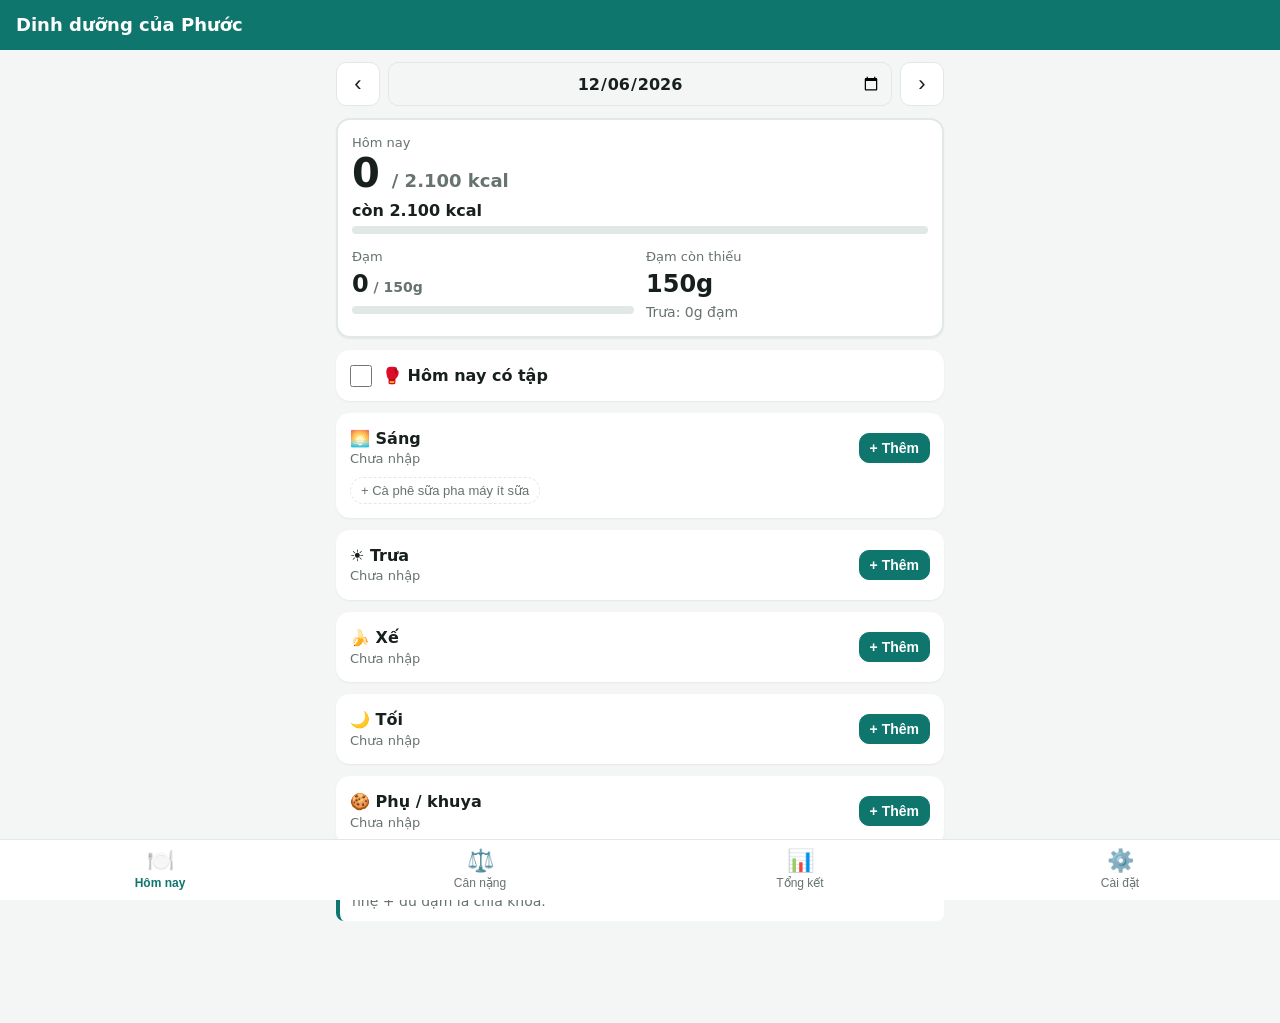
==== dinh-duong/index.html @ e8f90744 "Thêm app theo dõi dinh dưỡng & cân nặng (dinh-duong/) Web app tĩnh, mobile-first, lưu localStorage: " ====
<!doctype html>
<html lang="vi">
<head>
  <meta charset="utf-8">
  <meta name="viewport" content="width=device-width, initial-scale=1, viewport-fit=cover">
  <meta name="theme-color" content="#0f766e">
  <meta name="apple-mobile-web-app-capable" content="yes">
  <title>Dinh dưỡng của Phước</title>
  <link rel="stylesheet" href="style.css">
</head>
<body>
  <header class="topbar">
    <h1 id="appTitle">Dinh dưỡng</h1>
  </header>

  <main>
    <!-- ===== HÔM NAY ===== -->
    <section id="tab-today" class="tab active">
      <div class="datenav">
        <button class="icon-btn" data-day-shift="-1" aria-label="Ngày trước">‹</button>
        <input type="date" id="dayPicker">
        <button class="icon-btn" data-day-shift="1" aria-label="Ngày sau">›</button>
      </div>

      <div id="daySummary" class="card summary"></div>

      <label class="train-toggle card">
        <input type="checkbox" id="trainedToggle">
        <span>🥊 Hôm nay có tập</span>
      </label>

      <div id="dayAlerts"></div>

      <div id="mealList"></div>

      <p class="principle">Calo quyết định cân nặng, macro quyết định cân đó là mỡ hay cơ. Giữ thâm hụt nhẹ + đủ đạm là chìa khoá.</p>
    </section>

    <!-- ===== CÂN NẶNG ===== -->
    <section id="tab-weight" class="tab">
      <div id="weightStats" class="card"></div>

      <form id="weightForm" class="card form">
        <h2>Nhập cân</h2>
        <div class="grid2">
          <label>Ngày<input type="date" id="wDate" required></label>
          <label>Cân nặng (kg)<input type="number" id="wKg" step="0.1" inputmode="decimal" required></label>
          <label>% mỡ (tuỳ chọn)<input type="number" id="wBf" step="0.1" inputmode="decimal"></label>
          <label>Vòng eo cm (tuỳ chọn)<input type="number" id="wWaist" step="0.5" inputmode="decimal"></label>
        </div>
        <button class="btn primary" type="submit">Lưu</button>
      </form>

      <div class="card">
        <h2>Xu hướng</h2>
        <div id="weightChart" class="chart"></div>
        <div class="legend"><span class="dot dot-raw"></span>Cân từng ngày <span class="dot dot-avg"></span>Trung bình 7 ngày</div>
      </div>

      <p class="note">⚖️ Cân cùng điều kiện mỗi sáng, cùng 1 cân. Nước/muối/bệnh/stress làm cân nhích tạm, <b>không phải mỡ</b>. Nhìn trung bình 7 ngày.</p>

      <div class="card">
        <h2>Lịch sử</h2>
        <div id="weightList"></div>
      </div>
    </section>

    <!-- ===== TỔNG KẾT TUẦN ===== -->
    <section id="tab-week" class="tab">
      <div class="datenav">
        <button class="icon-btn" data-week-shift="-1" aria-label="Tuần trước">‹</button>
        <div id="weekLabel" class="week-label"></div>
        <button class="icon-btn" data-week-shift="1" aria-label="Tuần sau">›</button>
      </div>
      <div id="weekReport"></div>
      <p class="principle">Giảm mỡ tính bằng <b>trung bình cả tuần</b>, không phải từng ngày. Một bữa ăn nhiều không phá kế hoạch.</p>
    </section>

    <!-- ===== CÀI ĐẶT ===== -->
    <section id="tab-settings" class="tab">
      <form id="settingsForm" class="card form">
        <h2>Hồ sơ & mục tiêu</h2>
        <div class="grid2" id="settingsFields"></div>
        <button class="btn primary" type="submit">Lưu cài đặt</button>
      </form>

      <div class="card">
        <h2>Thư viện món</h2>
        <input type="search" id="libSearch" placeholder="Tìm món…">
        <button class="btn" id="libAddBtn" type="button">+ Thêm món vào thư viện</button>
        <div id="libList"></div>
      </div>

      <div class="card">
        <h2>Sao lưu dữ liệu</h2>
        <p class="muted">Dữ liệu lưu trong trình duyệt này. Nên xuất file định kỳ để không mất.</p>
        <div class="row-btns">
          <button class="btn" id="exportBtn" type="button">⬇️ Xuất JSON</button>
          <button class="btn" id="exportCsvBtn" type="button">⬇️ Xuất CSV</button>
          <label class="btn">⬆️ Nhập JSON<input type="file" id="importFile" accept="application/json,.json" hidden></label>
        </div>
        <button class="btn danger" id="resetBtn" type="button">Xoá toàn bộ dữ liệu</button>
      </div>
    </section>
  </main>

  <nav class="tabbar">
    <button data-tab="today" class="active"><span>🍽️</span>Hôm nay</button>
    <button data-tab="weight"><span>⚖️</span>Cân nặng</button>
    <button data-tab="week"><span>📊</span>Tổng kết</button>
    <button data-tab="settings"><span>⚙️</span>Cài đặt</button>
  </nav>

  <!-- Hộp thoại thêm món vào bữa -->
  <dialog id="addDialog">
    <form method="dialog" class="dlg">
      <div class="dlg-head">
        <h2 id="addTitle">Thêm món</h2>
        <button type="button" class="icon-btn" data-close aria-label="Đóng">✕</button>
      </div>
      <input type="search" id="foodSearch" placeholder="Gõ tên món… (vd: xúc xích, phở)" autocomplete="off">
      <div id="foodSuggest" class="suggest"></div>

      <div id="pickedBox" class="picked" hidden>
        <div id="pickedName" class="picked-name"></div>
        <div class="qty">
          <button type="button" class="icon-btn" id="qtyMinus">−</button>
          <input type="number" id="qtyInput" step="0.5" min="0.5" value="1" inputmode="decimal">
          <button type="button" class="icon-btn" id="qtyPlus">+</button>
          <span class="muted">phần</span>
        </div>
        <div id="pickedTotal" class="picked-total"></div>
        <button type="button" class="btn primary" id="confirmAdd">Thêm vào bữa</button>
      </div>

      <details id="newFoodBox">
        <summary>➕ Món mới chưa có trong thư viện</summary>
        <div class="grid2">
          <label class="span2">Tên món<input type="text" id="nfName"></label>
          <label>Calo (kcal)<input type="number" id="nfKcal" inputmode="numeric"></label>
          <label>Đạm (g)<input type="number" id="nfProtein" step="0.5" inputmode="decimal"></label>
        </div>
        <button type="button" class="btn primary" id="nfAdd">Lưu vào thư viện & thêm</button>
      </details>
    </form>
  </dialog>

  <!-- Hộp thoại sửa món thư viện -->
  <dialog id="libDialog">
    <form method="dialog" class="dlg" id="libForm">
      <div class="dlg-head">
        <h2 id="libDlgTitle">Sửa món</h2>
        <button type="button" class="icon-btn" data-close aria-label="Đóng">✕</button>
      </div>
      <div class="grid2">
        <label class="span2">Tên món<input type="text" id="lfName" required></label>
        <label>Calo (kcal)<input type="number" id="lfKcal" required inputmode="numeric"></label>
        <label>Đạm (g)<input type="number" id="lfProtein" step="0.5" required inputmode="decimal"></label>
        <label class="span2">Nhóm<select id="lfCat"></select></label>
      </div>
      <button class="btn primary" value="save">Lưu</button>
    </form>
  </dialog>

  <div id="toast" class="toast"></div>

  <script src="data.js"></script>
  <script src="app.js"></script>
</body>
</html>
---- dinh-duong/style.css ----
:root {
  --bg: #f4f6f5;
  --card: #ffffff;
  --text: #17201d;
  --muted: #66736f;
  --line: #e2e8e5;
  --brand: #0f766e;
  --brand-soft: #ccfbf1;
  --ok: #16a34a;
  --ok-soft: #dcfce7;
  --light: #4ade80;
  --light-soft: #f0fdf4;
  --warn: #b45309;
  --warn-soft: #fef3c7;
  --bad: #b91c1c;
  --bad-soft: #fee2e2;
  --radius: 14px;
}
@media (prefers-color-scheme: dark) {
  :root {
    --bg: #0f1413; --card: #18201e; --text: #e8eeec; --muted: #94a3a0; --line: #2a3532;
    --brand: #2dd4bf; --brand-soft: #134e4a;
    --ok: #4ade80; --ok-soft: #14532d; --light: #86efac; --light-soft: #1a2e22;
    --warn: #fbbf24; --warn-soft: #422006; --bad: #f87171; --bad-soft: #450a0a;
  }
}
* { box-sizing: border-box; }
html, body { margin: 0; }
body {
  font-family: system-ui, -apple-system, "Segoe UI", Roboto, sans-serif;
  background: var(--bg); color: var(--text);
  font-size: 16px; line-height: 1.45;
  padding-bottom: calc(76px + env(safe-area-inset-bottom));
}
.topbar { position: sticky; top: 0; z-index: 5; background: var(--brand); color: #fff; padding: 12px 16px; }
.topbar h1 { margin: 0; font-size: 18px; }
@media (prefers-color-scheme: dark) { .topbar { color: #0f1413; } }
main { max-width: 640px; margin: 0 auto; padding: 12px 16px; }
h2 { font-size: 17px; margin: 0 0 10px; }
.tab { display: none; }
.tab.active { display: block; }
.card { background: var(--card); border-radius: var(--radius); padding: 14px; margin-bottom: 12px; box-shadow: 0 1px 2px rgba(0,0,0,.06); }
.muted { color: var(--muted); font-size: 14px; }
.principle, .note { font-size: 14px; color: var(--muted); background: var(--card); border-left: 4px solid var(--brand); padding: 10px 12px; border-radius: 8px; }

/* nav */
.tabbar {
  position: fixed; bottom: 0; left: 0; right: 0; z-index: 10;
  display: grid; grid-template-columns: repeat(4, 1fr);
  background: var(--card); border-top: 1px solid var(--line);
  padding-bottom: env(safe-area-inset-bottom);
}
.tabbar button { background: none; border: 0; padding: 8px 0 10px; font-size: 12px; color: var(--muted); display: flex; flex-direction: column; align-items: center; gap: 2px; cursor: pointer; }
.tabbar button span { font-size: 22px; }
.tabbar button.active { color: var(--brand); font-weight: 600; }

/* buttons & inputs */
.btn { display: inline-flex; align-items: center; justify-content: center; gap: 6px; border: 1px solid var(--line); background: var(--card); color: var(--text); padding: 11px 14px; border-radius: 10px; font-size: 15px; cursor: pointer; width: 100%; margin-top: 8px; }
.btn.primary { background: var(--brand); border-color: var(--brand); color: #fff; font-weight: 600; }
@media (prefers-color-scheme: dark) { .btn.primary { color: #0f1413; } }
.btn.danger { color: var(--bad); border-color: var(--bad); }
.btn.small { width: auto; padding: 6px 10px; font-size: 14px; margin: 0; }
.icon-btn { border: 1px solid var(--line); background: var(--card); color: var(--text); width: 44px; height: 44px; border-radius: 10px; font-size: 22px; cursor: pointer; flex: none; }
input, select { font: inherit; width: 100%; padding: 10px; border: 1px solid var(--line); border-radius: 10px; background: var(--bg); color: var(--text); }
label { display: block; font-size: 13px; color: var(--muted); }
label input, label select { margin-top: 4px; font-size: 16px; color: var(--text); }
.grid2 { display: grid; grid-template-columns: 1fr 1fr; gap: 10px; }
.span2 { grid-column: span 2; }
.row-btns { display: grid; grid-template-columns: 1fr 1fr 1fr; gap: 8px; }
.row-btns .btn { font-size: 13px; padding: 10px 6px; }

/* date nav */
.datenav { display: flex; gap: 8px; align-items: center; margin-bottom: 12px; }
.datenav input { text-align: center; font-weight: 600; height: 44px; }
.week-label { flex: 1; text-align: center; font-weight: 600; }

/* summary */
.summary { border: 2px solid transparent; }
.summary.st-empty { border-color: var(--line); }
.summary.st-light { background: var(--light-soft); border-color: var(--light); }
.summary.st-ok { background: var(--ok-soft); border-color: var(--ok); }
.summary.st-warn { background: var(--warn-soft); border-color: var(--warn); }
.big { font-size: 40px; font-weight: 800; line-height: 1; letter-spacing: -1px; }
.big small { font-size: 18px; font-weight: 600; color: var(--muted); letter-spacing: 0; }
.sum-sub { margin-top: 6px; font-weight: 600; }
.sum-row { display: grid; grid-template-columns: 1fr 1fr; gap: 12px; margin-top: 14px; }
.metric-label { font-size: 13px; color: var(--muted); }
.metric-val { font-size: 24px; font-weight: 700; }
.bar { height: 8px; background: var(--line); border-radius: 99px; overflow: hidden; margin-top: 4px; }
.bar > i { display: block; height: 100%; background: var(--brand); border-radius: 99px; }
.bar.protein > i { background: #7c3aed; }

.train-toggle { display: flex; align-items: center; gap: 10px; font-weight: 600; color: var(--text); font-size: 16px; cursor: pointer; }
.train-toggle input { width: 22px; height: 22px; margin: 0; }

.alert { padding: 10px 12px; border-radius: 10px; margin-bottom: 10px; font-size: 14px; }
.alert.warn { background: var(--warn-soft); color: var(--warn); }
.alert.bad { background: var(--bad-soft); color: var(--bad); }
.alert.info { background: var(--brand-soft); color: var(--text); }

/* meals */
.meal-head { display: flex; justify-content: space-between; align-items: center; gap: 8px; }
.meal-head h3 { margin: 0; font-size: 16px; }
.meal-totals { font-size: 13px; color: var(--muted); }
.item { display: flex; align-items: center; gap: 8px; padding: 8px 0; border-top: 1px solid var(--line); }
.item:first-of-type { border-top: 0; }
.item-main { flex: 1; min-width: 0; }
.item-name { font-size: 15px; overflow-wrap: anywhere; }
.item-meta { font-size: 13px; color: var(--muted); }
.item .x { border: 0; background: none; color: var(--muted); font-size: 18px; width: 36px; height: 36px; cursor: pointer; }
.quick { display: flex; gap: 6px; flex-wrap: wrap; margin-top: 8px; }
.chip { border: 1px dashed var(--line); background: none; color: var(--muted); border-radius: 99px; padding: 5px 10px; font-size: 13px; cursor: pointer; }

/* dialog */
dialog { border: 0; border-radius: 16px; padding: 0; width: min(560px, calc(100vw - 24px)); max-height: calc(100dvh - 40px); background: var(--card); color: var(--text); }
dialog::backdrop { background: rgba(0,0,0,.45); }
.dlg { padding: 14px; display: flex; flex-direction: column; gap: 10px; }
.dlg-head { display: flex; justify-content: space-between; align-items: center; }
.dlg-head h2 { margin: 0; }
.suggest { max-height: 40dvh; overflow: auto; border: 1px solid var(--line); border-radius: 10px; }
.suggest:empty { display: none; }
.sg { display: flex; justify-content: space-between; gap: 8px; width: 100%; text-align: left; background: none; border: 0; border-top: 1px solid var(--line); padding: 10px; font: inherit; color: var(--text); cursor: pointer; }
.sg:first-child { border-top: 0; }
.sg:hover, .sg:focus { background: var(--brand-soft); }
.sg .meta { color: var(--muted); font-size: 13px; white-space: nowrap; }
.sg-group { font-size: 12px; font-weight: 700; color: var(--muted); padding: 6px 10px; background: var(--bg); text-transform: uppercase; }
.picked { background: var(--brand-soft); border-radius: 12px; padding: 12px; }
.picked-name { font-weight: 700; margin-bottom: 8px; }
.qty { display: flex; gap: 8px; align-items: center; }
.qty input { width: 90px; text-align: center; font-size: 20px; font-weight: 700; }
.picked-total { margin-top: 8px; font-weight: 600; }
details summary { cursor: pointer; color: var(--brand); font-weight: 600; padding: 6px 0; }
details .grid2 { margin-top: 8px; }

/* weight */
.stat-grid { display: grid; grid-template-columns: 1fr 1fr; gap: 12px; }
.chart svg { width: 100%; height: auto; display: block; }
.legend { font-size: 13px; color: var(--muted); display: flex; align-items: center; gap: 6px; flex-wrap: wrap; margin-top: 6px; }
.dot { display: inline-block; width: 10px; height: 10px; border-radius: 50%; margin-left: 6px; }
.dot-raw { background: #94a3b8; }
.dot-avg { background: var(--brand); }
.wrow { display: flex; justify-content: space-between; align-items: center; padding: 8px 0; border-top: 1px solid var(--line); gap: 8px; }
.wrow:first-child { border-top: 0; }

/* week */
.kpis { display: grid; grid-template-columns: 1fr 1fr; gap: 10px; }
.kpi { background: var(--card); border-radius: 12px; padding: 12px; box-shadow: 0 1px 2px rgba(0,0,0,.06); }
.kpi .v { font-size: 24px; font-weight: 800; }
.kpi .l { font-size: 13px; color: var(--muted); }
.verdict { font-size: 16px; line-height: 1.55; }
.verdict p { margin: 0 0 8px; }
.daytable { width: 100%; border-collapse: collapse; font-size: 14px; }
.daytable th, .daytable td { padding: 6px 4px; text-align: right; border-top: 1px solid var(--line); }
.daytable th:first-child, .daytable td:first-child { text-align: left; }
.good { color: var(--ok); font-weight: 600; }
.badc { color: var(--bad); font-weight: 600; }

/* library */
#libSearch { margin-bottom: 4px; }
.lib-row { display: flex; align-items: center; gap: 6px; padding: 8px 0; border-top: 1px solid var(--line); }
.lib-row .item-main { flex: 1; }
.lib-group { font-size: 12px; font-weight: 700; color: var(--muted); margin-top: 12px; text-transform: uppercase; }

.toast { position: fixed; left: 50%; bottom: calc(90px + env(safe-area-inset-bottom)); transform: translateX(-50%); background: #111; color: #fff; padding: 10px 16px; border-radius: 99px; font-size: 14px; opacity: 0; pointer-events: none; transition: opacity .2s; z-index: 50; max-width: calc(100vw - 32px); }
.toast.show { opacity: .92; }
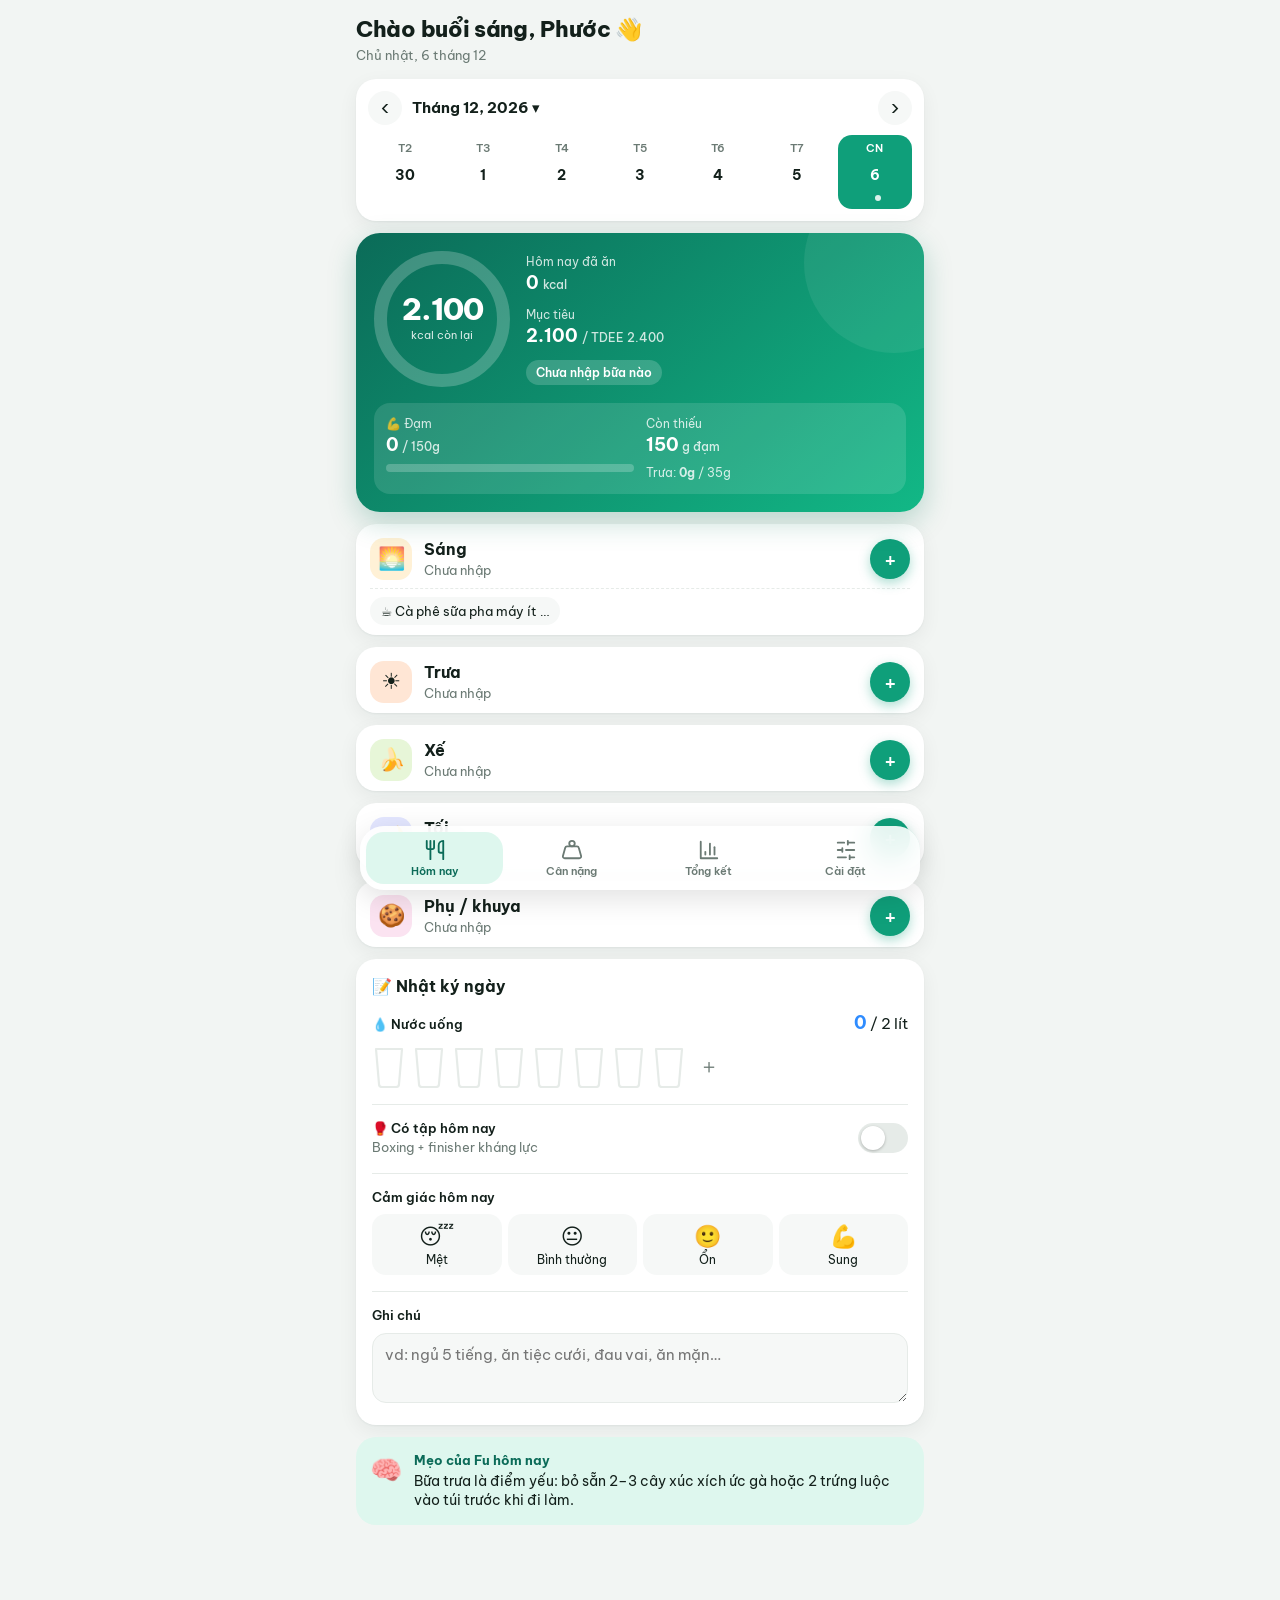
==== commit f32c3bdf: "Làm mới giao diện app dinh dưỡng, thêm icon món và nhật ký ngày - Giao diện kiểu app dinh dưỡng hiện" ====
--- a/dinh-duong/index.html
+++ b/dinh-duong/index.html
@@ -5,128 +5,163 @@
   <meta name="viewport" content="width=device-width, initial-scale=1, viewport-fit=cover">
   <meta name="theme-color" content="#0f766e">
   <meta name="apple-mobile-web-app-capable" content="yes">
+  <meta name="mobile-web-app-capable" content="yes">
+  <meta name="apple-mobile-web-app-status-bar-style" content="black-translucent">
+  <meta name="apple-mobile-web-app-title" content="Dinh dưỡng">
   <title>Dinh dưỡng của Phước</title>
-  <link rel="stylesheet" href="style.css">
+  <link rel="manifest" href="manifest.json">
+  <link rel="icon" href="icon.svg" type="image/svg+xml">
+  <link rel="apple-touch-icon" href="icon-180.png">
+  <link rel="preconnect" href="https://fonts.googleapis.com">
+  <link rel="preconnect" href="https://fonts.gstatic.com" crossorigin>
+  <link href="https://fonts.googleapis.com/css2?family=Be+Vietnam+Pro:wght@400;500;600;700;800&display=swap" rel="stylesheet">
+  <link rel="stylesheet" href="style.css?v=2">
 </head>
 <body>
-  <header class="topbar">
-    <h1 id="appTitle">Dinh dưỡng</h1>
+  <header class="appbar">
+    <div>
+      <div class="appbar-hello" id="hello">Chào Phước 👋</div>
+      <div class="appbar-sub" id="helloSub"></div>
+    </div>
+    <div class="streak" id="streak" hidden></div>
   </header>
 
   <main>
     <!-- ===== HÔM NAY ===== -->
     <section id="tab-today" class="tab active">
-      <div class="datenav">
-        <button class="icon-btn" data-day-shift="-1" aria-label="Ngày trước">‹</button>
-        <input type="date" id="dayPicker">
-        <button class="icon-btn" data-day-shift="1" aria-label="Ngày sau">›</button>
-      </div>
-
-      <div id="daySummary" class="card summary"></div>
-
-      <label class="train-toggle card">
-        <input type="checkbox" id="trainedToggle">
-        <span>🥊 Hôm nay có tập</span>
-      </label>
-
+      <div class="card strip-card">
+        <div class="strip-head">
+          <button class="nav-btn" data-week-move="-1" aria-label="Tuần trước">‹</button>
+          <button class="month-label" id="monthLabel" type="button"></button>
+          <button class="pill-btn" id="goToday" type="button">Hôm nay</button>
+          <button class="nav-btn" data-week-move="1" aria-label="Tuần sau">›</button>
+          <input type="date" id="dayPicker" class="visually-hidden" tabindex="-1" aria-hidden="true">
+        </div>
+        <div class="strip" id="weekStrip"></div>
+      </div>
+
+      <div id="hero" class="hero"></div>
       <div id="dayAlerts"></div>
-
+      <div id="proteinHelper"></div>
       <div id="mealList"></div>
-
-      <p class="principle">Calo quyết định cân nặng, macro quyết định cân đó là mỡ hay cơ. Giữ thâm hụt nhẹ + đủ đạm là chìa khoá.</p>
+      <div id="journal"></div>
+      <div id="tipCard"></div>
     </section>
 
     <!-- ===== CÂN NẶNG ===== -->
     <section id="tab-weight" class="tab">
-      <div id="weightStats" class="card"></div>
+      <div id="weightHero" class="hero hero-weight"></div>
 
       <form id="weightForm" class="card form">
-        <h2>Nhập cân</h2>
+        <h2 class="card-title">⚖️ Nhập cân</h2>
         <div class="grid2">
           <label>Ngày<input type="date" id="wDate" required></label>
-          <label>Cân nặng (kg)<input type="number" id="wKg" step="0.1" inputmode="decimal" required></label>
-          <label>% mỡ (tuỳ chọn)<input type="number" id="wBf" step="0.1" inputmode="decimal"></label>
-          <label>Vòng eo cm (tuỳ chọn)<input type="number" id="wWaist" step="0.5" inputmode="decimal"></label>
-        </div>
-        <button class="btn primary" type="submit">Lưu</button>
+          <label>Cân nặng (kg)<input type="number" id="wKg" step="0.1" inputmode="decimal" placeholder="vd 76.2" required></label>
+          <label>% mỡ <span class="opt">tuỳ chọn</span><input type="number" id="wBf" step="0.1" inputmode="decimal"></label>
+          <label>Vòng eo cm <span class="opt">tuỳ chọn</span><input type="number" id="wWaist" step="0.5" inputmode="decimal"></label>
+        </div>
+        <button class="btn primary" type="submit">Lưu cân nặng</button>
       </form>
 
       <div class="card">
-        <h2>Xu hướng</h2>
+        <div class="card-head">
+          <h2 class="card-title">📈 Xu hướng</h2>
+          <div class="seg" id="wRange">
+            <button data-range="30">30N</button><button data-range="90" class="on">90N</button><button data-range="0">Tất cả</button>
+          </div>
+        </div>
         <div id="weightChart" class="chart"></div>
         <div class="legend"><span class="dot dot-raw"></span>Cân từng ngày <span class="dot dot-avg"></span>Trung bình 7 ngày</div>
       </div>
 
-      <p class="note">⚖️ Cân cùng điều kiện mỗi sáng, cùng 1 cân. Nước/muối/bệnh/stress làm cân nhích tạm, <b>không phải mỡ</b>. Nhìn trung bình 7 ngày.</p>
-
-      <div class="card">
-        <h2>Lịch sử</h2>
+      <div class="note-card">⚖️ Cân cùng điều kiện mỗi sáng, cùng 1 cân. Nước/muối/bệnh/stress làm cân nhích tạm, <b>không phải mỡ</b>. Nhìn đường trung bình 7 ngày.</div>
+
+      <div class="card">
+        <h2 class="card-title">🗂️ Lịch sử</h2>
         <div id="weightList"></div>
       </div>
     </section>
 
     <!-- ===== TỔNG KẾT TUẦN ===== -->
     <section id="tab-week" class="tab">
-      <div class="datenav">
-        <button class="icon-btn" data-week-shift="-1" aria-label="Tuần trước">‹</button>
-        <div id="weekLabel" class="week-label"></div>
-        <button class="icon-btn" data-week-shift="1" aria-label="Tuần sau">›</button>
+      <div class="card strip-card">
+        <div class="strip-head">
+          <button class="nav-btn" data-week-shift="-1" aria-label="Tuần trước">‹</button>
+          <div id="weekLabel" class="month-label"></div>
+          <button class="nav-btn" data-week-shift="1" aria-label="Tuần sau">›</button>
+        </div>
       </div>
       <div id="weekReport"></div>
-      <p class="principle">Giảm mỡ tính bằng <b>trung bình cả tuần</b>, không phải từng ngày. Một bữa ăn nhiều không phá kế hoạch.</p>
+      <div class="note-card">Giảm mỡ tính bằng <b>trung bình cả tuần</b>, không phải từng ngày. Một bữa ăn nhiều không phá kế hoạch.</div>
     </section>
 
     <!-- ===== CÀI ĐẶT ===== -->
     <section id="tab-settings" class="tab">
       <form id="settingsForm" class="card form">
-        <h2>Hồ sơ & mục tiêu</h2>
-        <div class="grid2" id="settingsFields"></div>
+        <div id="settingsFields"></div>
         <button class="btn primary" type="submit">Lưu cài đặt</button>
       </form>
 
       <div class="card">
-        <h2>Thư viện món</h2>
-        <input type="search" id="libSearch" placeholder="Tìm món…">
-        <button class="btn" id="libAddBtn" type="button">+ Thêm món vào thư viện</button>
+        <div class="card-head">
+          <h2 class="card-title">📚 Thư viện món</h2>
+          <button class="btn small primary" id="libAddBtn" type="button">+ Món</button>
+        </div>
+        <input type="search" id="libSearch" placeholder="🔍 Tìm món…">
         <div id="libList"></div>
       </div>
 
       <div class="card">
-        <h2>Sao lưu dữ liệu</h2>
+        <h2 class="card-title">💾 Sao lưu dữ liệu</h2>
         <p class="muted">Dữ liệu lưu trong trình duyệt này. Nên xuất file định kỳ để không mất.</p>
         <div class="row-btns">
           <button class="btn" id="exportBtn" type="button">⬇️ Xuất JSON</button>
           <button class="btn" id="exportCsvBtn" type="button">⬇️ Xuất CSV</button>
           <label class="btn">⬆️ Nhập JSON<input type="file" id="importFile" accept="application/json,.json" hidden></label>
         </div>
+        <div id="safetyBox"></div>
         <button class="btn danger" id="resetBtn" type="button">Xoá toàn bộ dữ liệu</button>
       </div>
     </section>
   </main>
 
   <nav class="tabbar">
-    <button data-tab="today" class="active"><span>🍽️</span>Hôm nay</button>
-    <button data-tab="weight"><span>⚖️</span>Cân nặng</button>
-    <button data-tab="week"><span>📊</span>Tổng kết</button>
-    <button data-tab="settings"><span>⚙️</span>Cài đặt</button>
+    <button data-tab="today" class="active">
+      <svg viewBox="0 0 24 24"><path d="M3 2v7c0 1.1.9 2 2 2h4a2 2 0 0 0 2-2V2"/><path d="M7 2v20"/><path d="M21 15V2a5 5 0 0 0-5 5v6c0 1.1.9 2 2 2h3Zm0 0v7"/></svg>
+      Hôm nay
+    </button>
+    <button data-tab="weight">
+      <svg viewBox="0 0 24 24"><circle cx="12" cy="5" r="3"/><path d="M6.5 8a2 2 0 0 0-1.9 1.46L2.1 18.5A2 2 0 0 0 4 21h16a2 2 0 0 0 1.93-2.54L19.4 9.5A2 2 0 0 0 17.48 8Z"/></svg>
+      Cân nặng
+    </button>
+    <button data-tab="week">
+      <svg viewBox="0 0 24 24"><path d="M3 3v18h18"/><path d="M18 17V9"/><path d="M13 17V5"/><path d="M8 17v-3"/></svg>
+      Tổng kết
+    </button>
+    <button data-tab="settings">
+      <svg viewBox="0 0 24 24"><path d="M21 4h-7M10 4H3M21 12h-9M8 12H3M21 20h-5M12 20H3M14 2v4M8 10v4M16 18v4"/></svg>
+      Cài đặt
+    </button>
   </nav>
 
-  <!-- Hộp thoại thêm món vào bữa -->
-  <dialog id="addDialog">
+  <!-- Thêm món vào bữa -->
+  <dialog id="addDialog" class="sheet">
     <form method="dialog" class="dlg">
+      <div class="grabber"></div>
       <div class="dlg-head">
         <h2 id="addTitle">Thêm món</h2>
-        <button type="button" class="icon-btn" data-close aria-label="Đóng">✕</button>
-      </div>
-      <input type="search" id="foodSearch" placeholder="Gõ tên món… (vd: xúc xích, phở)" autocomplete="off">
+        <button type="button" class="close-btn" data-close aria-label="Đóng">✕</button>
+      </div>
+      <input type="search" id="foodSearch" placeholder="🔍 Gõ tên món… (vd: xuc xich, pho)" autocomplete="off">
+      <div class="cat-chips" id="catChips"></div>
       <div id="foodSuggest" class="suggest"></div>
 
       <div id="pickedBox" class="picked" hidden>
-        <div id="pickedName" class="picked-name"></div>
+        <div class="picked-top"><span class="food-ico lg" id="pickedIcon"></span><div id="pickedName" class="picked-name"></div></div>
         <div class="qty">
-          <button type="button" class="icon-btn" id="qtyMinus">−</button>
+          <button type="button" class="step" id="qtyMinus">−</button>
           <input type="number" id="qtyInput" step="0.5" min="0.5" value="1" inputmode="decimal">
-          <button type="button" class="icon-btn" id="qtyPlus">+</button>
+          <button type="button" class="step" id="qtyPlus">+</button>
           <span class="muted">phần</span>
         </div>
         <div id="pickedTotal" class="picked-total"></div>
@@ -145,12 +180,37 @@
     </form>
   </dialog>
 
-  <!-- Hộp thoại sửa món thư viện -->
-  <dialog id="libDialog">
+  <!-- Sửa món đã nhập -->
+  <dialog id="editDialog" class="sheet">
+    <form method="dialog" class="dlg">
+      <div class="grabber"></div>
+      <div class="dlg-head">
+        <h2>Sửa món</h2>
+        <button type="button" class="close-btn" data-close aria-label="Đóng">✕</button>
+      </div>
+      <div class="picked-top"><span class="food-ico lg" id="edIcon"></span><div id="edName" class="picked-name"></div></div>
+      <div class="qty">
+        <button type="button" class="step" id="edMinus">−</button>
+        <input type="number" id="edQty" step="0.5" min="0.5" inputmode="decimal">
+        <button type="button" class="step" id="edPlus">+</button>
+        <span class="muted">phần</span>
+      </div>
+      <div id="edTotal" class="picked-total"></div>
+      <label>Chuyển sang bữa<select id="edMeal"></select></label>
+      <div class="row-2">
+        <button type="button" class="btn danger" id="edDelete">🗑️ Xoá</button>
+        <button type="button" class="btn primary" id="edSave">Lưu</button>
+      </div>
+    </form>
+  </dialog>
+
+  <!-- Sửa món trong thư viện -->
+  <dialog id="libDialog" class="sheet">
     <form method="dialog" class="dlg" id="libForm">
+      <div class="grabber"></div>
       <div class="dlg-head">
         <h2 id="libDlgTitle">Sửa món</h2>
-        <button type="button" class="icon-btn" data-close aria-label="Đóng">✕</button>
+        <button type="button" class="close-btn" data-close aria-label="Đóng">✕</button>
       </div>
       <div class="grid2">
         <label class="span2">Tên món<input type="text" id="lfName" required></label>
@@ -158,13 +218,17 @@
         <label>Đạm (g)<input type="number" id="lfProtein" step="0.5" required inputmode="decimal"></label>
         <label class="span2">Nhóm<select id="lfCat"></select></label>
       </div>
+      <div>
+        <div class="field-label">Icon <span class="opt">để trống = tự chọn theo tên</span></div>
+        <div class="emoji-grid" id="lfEmojiGrid"></div>
+      </div>
       <button class="btn primary" value="save">Lưu</button>
     </form>
   </dialog>
 
   <div id="toast" class="toast"></div>
 
-  <script src="data.js"></script>
-  <script src="app.js"></script>
+  <script src="data.js?v=2"></script>
+  <script src="app.js?v=2"></script>
 </body>
 </html>
--- a/dinh-duong/style.css
+++ b/dinh-duong/style.css
@@ -1,165 +1,308 @@
 :root {
-  --bg: #f4f6f5;
+  --bg: #f2f5f3;
   --card: #ffffff;
-  --text: #17201d;
-  --muted: #66736f;
-  --line: #e2e8e5;
-  --brand: #0f766e;
-  --brand-soft: #ccfbf1;
+  --card-2: #f6f8f7;
+  --text: #13201b;
+  --muted: #6b7a74;
+  --line: #e6ebe8;
+  --brand: #0f9f7a;
+  --brand-deep: #0b6b58;
+  --brand-soft: #def7ee;
+  --protein: #7c5cff;
+  --protein-soft: #eeeaff;
+  --water: #2f8cff;
+  --water-soft: #e3f0ff;
   --ok: #16a34a;
   --ok-soft: #dcfce7;
-  --light: #4ade80;
-  --light-soft: #f0fdf4;
-  --warn: #b45309;
-  --warn-soft: #fef3c7;
-  --bad: #b91c1c;
-  --bad-soft: #fee2e2;
-  --radius: 14px;
+  --warn: #c2710c;
+  --warn-soft: #fff4dc;
+  --bad: #d23c3c;
+  --bad-soft: #ffe5e5;
+  --shadow: 0 1px 2px rgba(16, 40, 30, .05), 0 6px 20px rgba(16, 40, 30, .06);
+  --radius: 20px;
+  --hero-1: #0b6b58;
+  --hero-2: #12b886;
 }
 @media (prefers-color-scheme: dark) {
   :root {
-    --bg: #0f1413; --card: #18201e; --text: #e8eeec; --muted: #94a3a0; --line: #2a3532;
-    --brand: #2dd4bf; --brand-soft: #134e4a;
-    --ok: #4ade80; --ok-soft: #14532d; --light: #86efac; --light-soft: #1a2e22;
-    --warn: #fbbf24; --warn-soft: #422006; --bad: #f87171; --bad-soft: #450a0a;
+    --bg: #0c1210; --card: #151d1a; --card-2: #1b2521; --text: #e9f1ed; --muted: #93a39c; --line: #26322d;
+    --brand: #2fd3a3; --brand-deep: #2fd3a3; --brand-soft: #123a2e;
+    --protein: #a28bff; --protein-soft: #261f47; --water: #5aa8ff; --water-soft: #13283f;
+    --ok: #4ade80; --ok-soft: #12321f; --warn: #f5b94a; --warn-soft: #3a2a0b; --bad: #ff7b7b; --bad-soft: #3d1414;
+    --shadow: 0 1px 2px rgba(0, 0, 0, .3);
+    --hero-1: #0a4d40; --hero-2: #0f8a68;
   }
 }
-* { box-sizing: border-box; }
+
+* { box-sizing: border-box; -webkit-tap-highlight-color: transparent; }
 html, body { margin: 0; }
 body {
-  font-family: system-ui, -apple-system, "Segoe UI", Roboto, sans-serif;
+  font-family: "Be Vietnam Pro", system-ui, -apple-system, "Segoe UI", Roboto, sans-serif;
   background: var(--bg); color: var(--text);
-  font-size: 16px; line-height: 1.45;
-  padding-bottom: calc(76px + env(safe-area-inset-bottom));
-}
-.topbar { position: sticky; top: 0; z-index: 5; background: var(--brand); color: #fff; padding: 12px 16px; }
-.topbar h1 { margin: 0; font-size: 18px; }
-@media (prefers-color-scheme: dark) { .topbar { color: #0f1413; } }
-main { max-width: 640px; margin: 0 auto; padding: 12px 16px; }
-h2 { font-size: 17px; margin: 0 0 10px; }
+  font-size: 15px; line-height: 1.45;
+  padding-bottom: calc(96px + env(safe-area-inset-bottom));
+}
+button { font-family: inherit; }
+main { max-width: 600px; margin: 0 auto; padding: 4px 16px 16px; }
 .tab { display: none; }
-.tab.active { display: block; }
-.card { background: var(--card); border-radius: var(--radius); padding: 14px; margin-bottom: 12px; box-shadow: 0 1px 2px rgba(0,0,0,.06); }
-.muted { color: var(--muted); font-size: 14px; }
-.principle, .note { font-size: 14px; color: var(--muted); background: var(--card); border-left: 4px solid var(--brand); padding: 10px 12px; border-radius: 8px; }
-
-/* nav */
-.tabbar {
-  position: fixed; bottom: 0; left: 0; right: 0; z-index: 10;
-  display: grid; grid-template-columns: repeat(4, 1fr);
-  background: var(--card); border-top: 1px solid var(--line);
-  padding-bottom: env(safe-area-inset-bottom);
-}
-.tabbar button { background: none; border: 0; padding: 8px 0 10px; font-size: 12px; color: var(--muted); display: flex; flex-direction: column; align-items: center; gap: 2px; cursor: pointer; }
-.tabbar button span { font-size: 22px; }
-.tabbar button.active { color: var(--brand); font-weight: 600; }
-
-/* buttons & inputs */
-.btn { display: inline-flex; align-items: center; justify-content: center; gap: 6px; border: 1px solid var(--line); background: var(--card); color: var(--text); padding: 11px 14px; border-radius: 10px; font-size: 15px; cursor: pointer; width: 100%; margin-top: 8px; }
-.btn.primary { background: var(--brand); border-color: var(--brand); color: #fff; font-weight: 600; }
-@media (prefers-color-scheme: dark) { .btn.primary { color: #0f1413; } }
-.btn.danger { color: var(--bad); border-color: var(--bad); }
-.btn.small { width: auto; padding: 6px 10px; font-size: 14px; margin: 0; }
-.icon-btn { border: 1px solid var(--line); background: var(--card); color: var(--text); width: 44px; height: 44px; border-radius: 10px; font-size: 22px; cursor: pointer; flex: none; }
-input, select { font: inherit; width: 100%; padding: 10px; border: 1px solid var(--line); border-radius: 10px; background: var(--bg); color: var(--text); }
-label { display: block; font-size: 13px; color: var(--muted); }
-label input, label select { margin-top: 4px; font-size: 16px; color: var(--text); }
+.tab.active { display: block; animation: fade .25s ease; }
+@keyframes fade { from { opacity: 0; transform: translateY(4px); } to { opacity: 1; transform: none; } }
+.visually-hidden { position: absolute; width: 1px; height: 1px; opacity: 0; pointer-events: none; }
+.muted { color: var(--muted); font-size: 13px; }
+.opt { font-weight: 400; color: var(--muted); font-size: 11px; }
+
+/* ---------- App bar ---------- */
+.appbar {
+  max-width: 600px; margin: 0 auto;
+  display: flex; justify-content: space-between; align-items: center; gap: 12px;
+  padding: calc(14px + env(safe-area-inset-top)) 16px 10px;
+}
+.appbar-hello { font-size: 22px; font-weight: 800; letter-spacing: -.3px; }
+.appbar-sub { color: var(--muted); font-size: 13px; }
+.streak { background: var(--warn-soft); color: var(--warn); font-weight: 700; border-radius: 99px; padding: 6px 12px; font-size: 13px; white-space: nowrap; }
+
+/* ---------- Cards ---------- */
+.card { background: var(--card); border-radius: var(--radius); padding: 16px; margin-bottom: 12px; box-shadow: var(--shadow); }
+.card-title { font-size: 16px; font-weight: 700; margin: 0 0 12px; }
+.card-head { display: flex; justify-content: space-between; align-items: center; gap: 8px; margin-bottom: 10px; }
+.card-head .card-title { margin: 0; }
+.note-card { font-size: 13px; color: var(--muted); background: var(--card-2); border-radius: 14px; padding: 12px 14px; margin-bottom: 12px; border: 1px dashed var(--line); }
+
+/* ---------- Week strip ---------- */
+.strip-card { padding: 12px; }
+.strip-head { display: flex; align-items: center; gap: 6px; margin-bottom: 10px; position: relative; }
+.strip-card .strip-head:last-child { margin-bottom: 0; }
+.month-label { flex: 1; background: none; border: 0; font-weight: 700; font-size: 15px; color: var(--text); text-align: left; padding: 6px 4px; cursor: pointer; }
+div.month-label { text-align: center; cursor: default; }
+.nav-btn { width: 34px; height: 34px; border-radius: 50%; border: 0; background: var(--card-2); color: var(--text); font-size: 20px; line-height: 1; cursor: pointer; flex: none; }
+.pill-btn { border: 0; background: var(--brand-soft); color: var(--brand-deep); font-weight: 600; border-radius: 99px; padding: 7px 12px; font-size: 12px; cursor: pointer; }
+.strip { display: grid; grid-template-columns: repeat(7, 1fr); gap: 4px; }
+.sday { border: 0; background: none; border-radius: 14px; padding: 6px 0 8px; display: flex; flex-direction: column; align-items: center; gap: 4px; cursor: pointer; color: var(--text); }
+.sday .wd { font-size: 11px; color: var(--muted); font-weight: 600; }
+.sday .dn { width: 32px; height: 32px; border-radius: 50%; display: grid; place-items: center; font-weight: 700; font-size: 14px; position: relative; }
+.sday .dot { width: 6px; height: 6px; border-radius: 50%; background: transparent; }
+.sday.today .dn { box-shadow: inset 0 0 0 2px var(--brand); }
+.sday.sel { background: var(--brand); }
+.sday.sel .wd, .sday.sel .dn { color: #fff; }
+.sday.sel .dn { box-shadow: none; }
+.sday.st-light .dot { background: #8be0b8; }
+.sday.st-ok .dot { background: var(--ok); }
+.sday.st-warn .dot { background: #f5a524; }
+.sday.sel .dot { background: rgba(255,255,255,.85); }
+.sday.future { opacity: .45; }
+
+/* ---------- Hero ---------- */
+.hero {
+  background: linear-gradient(140deg, var(--hero-1), var(--hero-2));
+  color: #fff; border-radius: 24px; padding: 18px; margin-bottom: 12px;
+  box-shadow: 0 10px 28px rgba(15, 120, 90, .25); position: relative; overflow: hidden;
+}
+.hero::after { content: ""; position: absolute; right: -60px; top: -60px; width: 180px; height: 180px; border-radius: 50%; background: rgba(255,255,255,.07); }
+.hero.st-warn { background: linear-gradient(140deg, #9a5b06, #e59a1d); box-shadow: 0 10px 28px rgba(200, 120, 20, .25); }
+.hero-top { display: flex; align-items: center; gap: 16px; }
+.ring-wrap { position: relative; flex: none; }
+.ring-wrap svg { display: block; }
+.ring-center { position: absolute; inset: 0; display: flex; flex-direction: column; align-items: center; justify-content: center; text-align: center; }
+.ring-num { font-size: 30px; font-weight: 800; letter-spacing: -1px; line-height: 1; }
+.ring-sub { font-size: 11px; opacity: .85; margin-top: 4px; }
+.hero-stats { flex: 1; display: flex; flex-direction: column; gap: 10px; min-width: 0; z-index: 1; }
+.hs-label { font-size: 12px; opacity: .8; }
+.hs-val { font-size: 18px; font-weight: 700; }
+.hs-val small { font-size: 12px; font-weight: 500; opacity: .8; }
+.hero-badge { display: inline-block; background: rgba(255,255,255,.18); border-radius: 99px; padding: 4px 10px; font-size: 12px; font-weight: 600; }
+.hero-macros { display: grid; grid-template-columns: 1fr 1fr; gap: 12px; margin-top: 16px; background: rgba(255,255,255,.12); border-radius: 16px; padding: 12px; z-index: 1; position: relative; }
+.hbar { height: 8px; border-radius: 99px; background: rgba(255,255,255,.22); overflow: hidden; margin-top: 6px; }
+.hbar > i { display: block; height: 100%; border-radius: 99px; background: #fff; transition: width .4s ease; }
+.hbar.p > i { background: #cbbdff; }
+
+/* ---------- Alerts / helpers ---------- */
+.alert { display: flex; gap: 10px; align-items: flex-start; padding: 12px 14px; border-radius: 16px; margin-bottom: 10px; font-size: 13.5px; }
+.alert .a-ico { font-size: 18px; line-height: 1.2; }
+.alert.warn { background: var(--warn-soft); color: var(--warn); }
+.alert.bad { background: var(--bad-soft); color: var(--bad); }
+.alert.info { background: var(--protein-soft); color: var(--protein); }
+.helper { background: var(--protein-soft); border-radius: var(--radius); padding: 14px; margin-bottom: 12px; }
+.helper-title { font-weight: 700; color: var(--protein); margin-bottom: 8px; font-size: 14px; }
+.helper .chips { display: flex; gap: 8px; overflow-x: auto; padding-bottom: 2px; scrollbar-width: none; }
+.helper .chips::-webkit-scrollbar { display: none; }
+.hchip { flex: none; border: 0; background: var(--card); color: var(--text); border-radius: 14px; padding: 8px 12px; display: flex; gap: 8px; align-items: center; cursor: pointer; font-size: 13px; box-shadow: var(--shadow); text-align: left; }
+.hchip b { color: var(--protein); }
+
+/* ---------- Meals ---------- */
+.meal { padding: 14px 14px 10px; }
+.meal-head { display: flex; align-items: center; gap: 12px; }
+.meal-ico { width: 42px; height: 42px; border-radius: 14px; display: grid; place-items: center; font-size: 22px; flex: none; }
+.meal-info { flex: 1; min-width: 0; }
+.meal-info h3 { margin: 0; font-size: 16px; font-weight: 700; }
+.meal-totals { font-size: 12.5px; color: var(--muted); }
+.meal-totals b { color: var(--text); font-weight: 600; }
+.add-btn { width: 40px; height: 40px; border-radius: 50%; border: 0; background: var(--brand); color: #fff; font-size: 24px; line-height: 1; cursor: pointer; flex: none; box-shadow: 0 4px 12px rgba(15,159,122,.35); }
+@media (prefers-color-scheme: dark) { .add-btn { color: #062a20; } }
+.items { margin-top: 8px; }
+.item { display: flex; align-items: center; gap: 12px; padding: 8px 4px; border-radius: 12px; cursor: pointer; }
+.item:active { background: var(--card-2); }
+.food-ico { width: 40px; height: 40px; border-radius: 12px; background: var(--card-2); display: grid; place-items: center; font-size: 22px; flex: none; }
+.food-ico.lg { width: 52px; height: 52px; font-size: 30px; border-radius: 16px; background: var(--card); }
+.item-main { flex: 1; min-width: 0; }
+.item-name { font-size: 14px; font-weight: 500; overflow-wrap: anywhere; line-height: 1.3; }
+.item-name .q { color: var(--brand-deep); font-weight: 700; }
+.item-meta { font-size: 12px; color: var(--muted); margin-top: 2px; }
+.item-kcal { font-weight: 700; font-size: 14px; white-space: nowrap; }
+.item-kcal small { display: block; text-align: right; font-weight: 500; color: var(--protein); font-size: 11.5px; }
+.quick { display: flex; gap: 6px; flex-wrap: wrap; margin-top: 8px; padding-top: 8px; border-top: 1px dashed var(--line); }
+.chip { border: 0; background: var(--card-2); color: var(--text); border-radius: 99px; padding: 6px 11px; font-size: 12.5px; cursor: pointer; display: inline-flex; align-items: center; gap: 4px; }
+.chip.copy { background: var(--brand-soft); color: var(--brand-deep); font-weight: 600; }
+.m-sang { background: #fff1d6; } .m-trua { background: #ffe6d5; } .m-xe { background: #e7f6d8; } .m-toi { background: #e3e6ff; } .m-phu { background: #fbe3f1; }
+@media (prefers-color-scheme: dark) { .m-sang, .m-trua, .m-xe, .m-toi, .m-phu { background: var(--card-2); } }
+
+/* ---------- Journal ---------- */
+.water-row { display: flex; gap: 6px; flex-wrap: wrap; }
+.glass { width: 34px; height: 42px; border: 0; padding: 0; background: none; cursor: pointer; }
+.glass svg { width: 100%; height: 100%; display: block; }
+.water-meta { display: flex; justify-content: space-between; align-items: baseline; margin-bottom: 10px; }
+.water-meta b { font-size: 18px; color: var(--water); }
+.j-section + .j-section { margin-top: 16px; padding-top: 14px; border-top: 1px solid var(--line); }
+.j-label { font-size: 13px; font-weight: 600; margin-bottom: 8px; }
+.toggle-row { display: flex; align-items: center; justify-content: space-between; gap: 12px; }
+.switch { position: relative; width: 50px; height: 30px; flex: none; }
+.switch input { opacity: 0; width: 0; height: 0; }
+.switch span { position: absolute; inset: 0; border-radius: 99px; background: var(--line); transition: .2s; cursor: pointer; }
+.switch span::before { content: ""; position: absolute; width: 24px; height: 24px; left: 3px; top: 3px; border-radius: 50%; background: #fff; box-shadow: 0 1px 3px rgba(0,0,0,.25); transition: .2s; }
+.switch input:checked + span { background: var(--brand); }
+.switch input:checked + span::before { transform: translateX(20px); }
+.feels { display: grid; grid-template-columns: repeat(4, 1fr); gap: 6px; }
+.feel { border: 0; background: var(--card-2); color: var(--text); border-radius: 14px; padding: 8px 2px; cursor: pointer; font-size: 11.5px; display: flex; flex-direction: column; align-items: center; gap: 2px; }
+.feel span { font-size: 22px; }
+.feel.on { background: var(--brand-soft); color: var(--brand-deep); font-weight: 700; box-shadow: inset 0 0 0 2px var(--brand); }
+textarea { font: inherit; width: 100%; min-height: 70px; padding: 10px 12px; border: 1px solid var(--line); border-radius: 14px; background: var(--card-2); color: var(--text); resize: vertical; }
+.tip { display: flex; gap: 12px; align-items: flex-start; background: var(--brand-soft); border-radius: var(--radius); padding: 14px; margin-bottom: 12px; }
+.tip-ico { font-size: 26px; }
+.tip-title { font-weight: 700; font-size: 13px; color: var(--brand-deep); margin-bottom: 2px; }
+.tip-text { font-size: 13.5px; }
+
+/* ---------- Buttons & inputs ---------- */
+.btn { display: inline-flex; align-items: center; justify-content: center; gap: 6px; border: 1px solid var(--line); background: var(--card); color: var(--text); padding: 12px 14px; border-radius: 14px; font-size: 15px; font-weight: 600; cursor: pointer; width: 100%; margin-top: 10px; }
+.btn.primary { background: var(--brand); border-color: var(--brand); color: #fff; box-shadow: 0 4px 14px rgba(15,159,122,.3); }
+@media (prefers-color-scheme: dark) { .btn.primary { color: #062a20; } }
+.btn.danger { color: var(--bad); border-color: transparent; background: var(--bad-soft); }
+.btn.small { width: auto; padding: 7px 12px; font-size: 13px; margin: 0; border-radius: 99px; box-shadow: none; }
+input, select { font: inherit; width: 100%; padding: 11px 12px; border: 1px solid var(--line); border-radius: 14px; background: var(--card-2); color: var(--text); }
+input:focus, select:focus, textarea:focus { outline: 2px solid var(--brand); outline-offset: 0; border-color: transparent; }
+label, .field-label { display: block; font-size: 12.5px; color: var(--muted); font-weight: 500; }
+label input, label select { margin-top: 5px; font-size: 16px; color: var(--text); }
 .grid2 { display: grid; grid-template-columns: 1fr 1fr; gap: 10px; }
 .span2 { grid-column: span 2; }
 .row-btns { display: grid; grid-template-columns: 1fr 1fr 1fr; gap: 8px; }
-.row-btns .btn { font-size: 13px; padding: 10px 6px; }
-
-/* date nav */
-.datenav { display: flex; gap: 8px; align-items: center; margin-bottom: 12px; }
-.datenav input { text-align: center; font-weight: 600; height: 44px; }
-.week-label { flex: 1; text-align: center; font-weight: 600; }
-
-/* summary */
-.summary { border: 2px solid transparent; }
-.summary.st-empty { border-color: var(--line); }
-.summary.st-light { background: var(--light-soft); border-color: var(--light); }
-.summary.st-ok { background: var(--ok-soft); border-color: var(--ok); }
-.summary.st-warn { background: var(--warn-soft); border-color: var(--warn); }
-.big { font-size: 40px; font-weight: 800; line-height: 1; letter-spacing: -1px; }
-.big small { font-size: 18px; font-weight: 600; color: var(--muted); letter-spacing: 0; }
-.sum-sub { margin-top: 6px; font-weight: 600; }
-.sum-row { display: grid; grid-template-columns: 1fr 1fr; gap: 12px; margin-top: 14px; }
-.metric-label { font-size: 13px; color: var(--muted); }
-.metric-val { font-size: 24px; font-weight: 700; }
-.bar { height: 8px; background: var(--line); border-radius: 99px; overflow: hidden; margin-top: 4px; }
-.bar > i { display: block; height: 100%; background: var(--brand); border-radius: 99px; }
-.bar.protein > i { background: #7c3aed; }
-
-.train-toggle { display: flex; align-items: center; gap: 10px; font-weight: 600; color: var(--text); font-size: 16px; cursor: pointer; }
-.train-toggle input { width: 22px; height: 22px; margin: 0; }
-
-.alert { padding: 10px 12px; border-radius: 10px; margin-bottom: 10px; font-size: 14px; }
-.alert.warn { background: var(--warn-soft); color: var(--warn); }
-.alert.bad { background: var(--bad-soft); color: var(--bad); }
-.alert.info { background: var(--brand-soft); color: var(--text); }
-
-/* meals */
-.meal-head { display: flex; justify-content: space-between; align-items: center; gap: 8px; }
-.meal-head h3 { margin: 0; font-size: 16px; }
-.meal-totals { font-size: 13px; color: var(--muted); }
-.item { display: flex; align-items: center; gap: 8px; padding: 8px 0; border-top: 1px solid var(--line); }
-.item:first-of-type { border-top: 0; }
-.item-main { flex: 1; min-width: 0; }
-.item-name { font-size: 15px; overflow-wrap: anywhere; }
-.item-meta { font-size: 13px; color: var(--muted); }
-.item .x { border: 0; background: none; color: var(--muted); font-size: 18px; width: 36px; height: 36px; cursor: pointer; }
-.quick { display: flex; gap: 6px; flex-wrap: wrap; margin-top: 8px; }
-.chip { border: 1px dashed var(--line); background: none; color: var(--muted); border-radius: 99px; padding: 5px 10px; font-size: 13px; cursor: pointer; }
-
-/* dialog */
-dialog { border: 0; border-radius: 16px; padding: 0; width: min(560px, calc(100vw - 24px)); max-height: calc(100dvh - 40px); background: var(--card); color: var(--text); }
-dialog::backdrop { background: rgba(0,0,0,.45); }
-.dlg { padding: 14px; display: flex; flex-direction: column; gap: 10px; }
+.row-btns .btn { font-size: 12.5px; padding: 10px 4px; }
+.row-2 { display: grid; grid-template-columns: 1fr 2fr; gap: 10px; }
+.seg { display: inline-flex; background: var(--card-2); border-radius: 99px; padding: 3px; }
+.seg button { border: 0; background: none; color: var(--muted); padding: 5px 10px; border-radius: 99px; font-size: 12px; font-weight: 600; cursor: pointer; }
+.seg button.on { background: var(--card); color: var(--text); box-shadow: var(--shadow); }
+.set-group { font-size: 13px; font-weight: 700; color: var(--brand-deep); margin: 16px 0 8px; text-transform: uppercase; letter-spacing: .4px; }
+.set-group:first-child { margin-top: 0; }
+
+/* ---------- Bottom nav ---------- */
+.tabbar {
+  position: fixed; left: 50%; transform: translateX(-50%); z-index: 10;
+  bottom: calc(10px + env(safe-area-inset-bottom));
+  width: min(560px, calc(100% - 24px));
+  display: grid; grid-template-columns: repeat(4, 1fr);
+  background: color-mix(in srgb, var(--card) 88%, transparent);
+  backdrop-filter: blur(14px); -webkit-backdrop-filter: blur(14px);
+  border-radius: 24px; box-shadow: 0 8px 30px rgba(0,0,0,.12); padding: 6px;
+}
+.tabbar button { background: none; border: 0; padding: 7px 0 6px; font-size: 11px; color: var(--muted); display: flex; flex-direction: column; align-items: center; gap: 3px; cursor: pointer; border-radius: 18px; font-weight: 600; }
+.tabbar svg { width: 22px; height: 22px; fill: none; stroke: currentColor; stroke-width: 2; stroke-linecap: round; stroke-linejoin: round; }
+.tabbar button.active { color: var(--brand-deep); background: var(--brand-soft); }
+
+/* ---------- Bottom sheets ---------- */
+dialog.sheet {
+  border: 0; padding: 0; margin: auto auto 0; width: 100%; max-width: 600px;
+  max-height: 92dvh; border-radius: 26px 26px 0 0; background: var(--card); color: var(--text);
+  animation: up .25s cubic-bezier(.2,.8,.2,1);
+}
+@keyframes up { from { transform: translateY(60px); } to { transform: none; } }
+dialog::backdrop { background: rgba(8, 20, 15, .5); }
+.dlg { padding: 8px 16px calc(18px + env(safe-area-inset-bottom)); display: flex; flex-direction: column; gap: 12px; }
+.grabber { width: 40px; height: 5px; border-radius: 99px; background: var(--line); margin: 2px auto 0; }
 .dlg-head { display: flex; justify-content: space-between; align-items: center; }
-.dlg-head h2 { margin: 0; }
-.suggest { max-height: 40dvh; overflow: auto; border: 1px solid var(--line); border-radius: 10px; }
+.dlg-head h2 { margin: 0; font-size: 18px; }
+.close-btn { width: 34px; height: 34px; border-radius: 50%; border: 0; background: var(--card-2); color: var(--text); font-size: 15px; cursor: pointer; }
+.cat-chips { display: flex; gap: 6px; overflow-x: auto; scrollbar-width: none; margin: -2px 0; }
+.cat-chips::-webkit-scrollbar { display: none; }
+.cat-chips .chip { flex: none; }
+.cat-chips .chip.on { background: var(--brand); color: #fff; }
+.suggest { max-height: 42dvh; overflow: auto; border-radius: 16px; background: var(--card-2); }
 .suggest:empty { display: none; }
-.sg { display: flex; justify-content: space-between; gap: 8px; width: 100%; text-align: left; background: none; border: 0; border-top: 1px solid var(--line); padding: 10px; font: inherit; color: var(--text); cursor: pointer; }
+.sg { display: flex; align-items: center; gap: 10px; width: 100%; text-align: left; background: none; border: 0; border-top: 1px solid var(--line); padding: 8px 10px; font: inherit; color: var(--text); cursor: pointer; }
 .sg:first-child { border-top: 0; }
+.sg .food-ico { width: 36px; height: 36px; font-size: 20px; background: var(--card); }
+.sg .sg-name { flex: 1; font-size: 14px; line-height: 1.3; }
+.sg .meta { color: var(--muted); font-size: 12px; white-space: nowrap; text-align: right; }
+.sg .meta b { color: var(--text); display: block; font-size: 13px; }
 .sg:hover, .sg:focus { background: var(--brand-soft); }
-.sg .meta { color: var(--muted); font-size: 13px; white-space: nowrap; }
-.sg-group { font-size: 12px; font-weight: 700; color: var(--muted); padding: 6px 10px; background: var(--bg); text-transform: uppercase; }
-.picked { background: var(--brand-soft); border-radius: 12px; padding: 12px; }
-.picked-name { font-weight: 700; margin-bottom: 8px; }
+.sg-group { font-size: 11px; font-weight: 700; color: var(--muted); padding: 10px 10px 4px; text-transform: uppercase; letter-spacing: .4px; }
+.picked { background: var(--brand-soft); border-radius: 18px; padding: 14px; }
+.picked-top { display: flex; align-items: center; gap: 12px; margin-bottom: 10px; }
+.picked-name { font-weight: 700; font-size: 15px; }
 .qty { display: flex; gap: 8px; align-items: center; }
 .qty input { width: 90px; text-align: center; font-size: 20px; font-weight: 700; }
+.step { width: 44px; height: 44px; border-radius: 14px; border: 0; background: var(--card); color: var(--text); font-size: 22px; cursor: pointer; box-shadow: var(--shadow); }
 .picked-total { margin-top: 8px; font-weight: 600; }
-details summary { cursor: pointer; color: var(--brand); font-weight: 600; padding: 6px 0; }
+details summary { cursor: pointer; color: var(--brand-deep); font-weight: 600; padding: 4px 0; }
 details .grid2 { margin-top: 8px; }
-
-/* weight */
-.stat-grid { display: grid; grid-template-columns: 1fr 1fr; gap: 12px; }
+.emoji-grid { display: grid; grid-template-columns: repeat(8, 1fr); gap: 4px; margin-top: 6px; }
+.emoji-grid button { border: 0; background: var(--card-2); border-radius: 10px; font-size: 20px; padding: 6px 0; cursor: pointer; }
+.emoji-grid button.on { background: var(--brand-soft); box-shadow: inset 0 0 0 2px var(--brand); }
+.emoji-grid .auto { font-size: 11px; font-weight: 700; color: var(--muted); }
+
+/* ---------- Weight ---------- */
+.w-big { font-size: 44px; font-weight: 800; letter-spacing: -1.5px; line-height: 1; }
+.w-big small { font-size: 16px; font-weight: 600; opacity: .8; letter-spacing: 0; }
+.w-grid { display: grid; grid-template-columns: 1fr 1fr; gap: 10px; margin-top: 14px; position: relative; z-index: 1; }
+.w-tile { background: rgba(255,255,255,.13); border-radius: 14px; padding: 10px 12px; }
+.w-tile .l { font-size: 11.5px; opacity: .8; }
+.w-tile .v { font-size: 18px; font-weight: 700; }
+.w-tile .s { font-size: 11px; opacity: .75; }
+.progress-line { margin-top: 12px; position: relative; z-index: 1; }
 .chart svg { width: 100%; height: auto; display: block; }
-.legend { font-size: 13px; color: var(--muted); display: flex; align-items: center; gap: 6px; flex-wrap: wrap; margin-top: 6px; }
-.dot { display: inline-block; width: 10px; height: 10px; border-radius: 50%; margin-left: 6px; }
-.dot-raw { background: #94a3b8; }
+.legend { font-size: 12px; color: var(--muted); display: flex; align-items: center; gap: 6px; flex-wrap: wrap; margin-top: 8px; }
+.dot { display: inline-block; width: 9px; height: 9px; border-radius: 50%; margin-left: 6px; }
+.dot-raw { background: #9fb0a9; }
 .dot-avg { background: var(--brand); }
-.wrow { display: flex; justify-content: space-between; align-items: center; padding: 8px 0; border-top: 1px solid var(--line); gap: 8px; }
+.wrow { display: flex; align-items: center; padding: 10px 0; border-top: 1px solid var(--line); gap: 10px; }
 .wrow:first-child { border-top: 0; }
-
-/* week */
-.kpis { display: grid; grid-template-columns: 1fr 1fr; gap: 10px; }
-.kpi { background: var(--card); border-radius: 12px; padding: 12px; box-shadow: 0 1px 2px rgba(0,0,0,.06); }
-.kpi .v { font-size: 24px; font-weight: 800; }
-.kpi .l { font-size: 13px; color: var(--muted); }
-.verdict { font-size: 16px; line-height: 1.55; }
-.verdict p { margin: 0 0 8px; }
-.daytable { width: 100%; border-collapse: collapse; font-size: 14px; }
-.daytable th, .daytable td { padding: 6px 4px; text-align: right; border-top: 1px solid var(--line); }
+.wrow .wd-date { width: 64px; font-size: 12.5px; color: var(--muted); }
+.wrow .wd-kg { font-weight: 700; font-size: 16px; }
+.wrow .wd-extra { flex: 1; font-size: 12px; color: var(--muted); }
+.delta { font-size: 12px; font-weight: 700; border-radius: 99px; padding: 2px 8px; }
+.delta.down { background: var(--ok-soft); color: var(--ok); }
+.delta.up { background: var(--warn-soft); color: var(--warn); }
+.del-btn { border: 0; background: none; color: var(--muted); font-size: 16px; width: 32px; height: 32px; border-radius: 50%; cursor: pointer; }
+
+/* ---------- Week ---------- */
+.kpis { display: grid; grid-template-columns: 1fr 1fr; gap: 10px; margin-bottom: 12px; }
+.kpi { background: var(--card); border-radius: 18px; padding: 14px; box-shadow: var(--shadow); }
+.kpi .k-ico { font-size: 18px; }
+.kpi .v { font-size: 22px; font-weight: 800; letter-spacing: -.5px; margin-top: 4px; }
+.kpi .l { font-size: 12px; color: var(--muted); }
+.verdict p { margin: 0 0 10px; font-size: 14px; line-height: 1.55; }
+.verdict p:last-child { margin-bottom: 0; }
+.daytable { width: 100%; border-collapse: collapse; font-size: 13.5px; }
+.daytable th { font-size: 11.5px; color: var(--muted); font-weight: 600; }
+.daytable th, .daytable td { padding: 8px 4px; text-align: right; border-top: 1px solid var(--line); }
 .daytable th:first-child, .daytable td:first-child { text-align: left; }
-.good { color: var(--ok); font-weight: 600; }
-.badc { color: var(--bad); font-weight: 600; }
-
-/* library */
-#libSearch { margin-bottom: 4px; }
-.lib-row { display: flex; align-items: center; gap: 6px; padding: 8px 0; border-top: 1px solid var(--line); }
+.good { color: var(--ok); font-weight: 700; }
+.badc { color: var(--bad); font-weight: 700; }
+
+/* ---------- Library ---------- */
+#libSearch { margin-bottom: 6px; }
+.lib-row { display: flex; align-items: center; gap: 10px; padding: 8px 0; border-top: 1px solid var(--line); }
 .lib-row .item-main { flex: 1; }
-.lib-group { font-size: 12px; font-weight: 700; color: var(--muted); margin-top: 12px; text-transform: uppercase; }
-
-.toast { position: fixed; left: 50%; bottom: calc(90px + env(safe-area-inset-bottom)); transform: translateX(-50%); background: #111; color: #fff; padding: 10px 16px; border-radius: 99px; font-size: 14px; opacity: 0; pointer-events: none; transition: opacity .2s; z-index: 50; max-width: calc(100vw - 32px); }
-.toast.show { opacity: .92; }
+.lib-row .btn.small { padding: 6px 10px; }
+.lib-group { font-size: 11.5px; font-weight: 700; color: var(--muted); margin-top: 14px; text-transform: uppercase; letter-spacing: .4px; }
+.safety { font-size: 12.5px; background: var(--ok-soft); color: var(--ok); border-radius: 12px; padding: 10px 12px; margin-top: 10px; }
+.safety .btn { margin-top: 8px; }
+
+.toast { position: fixed; left: 50%; bottom: calc(100px + env(safe-area-inset-bottom)); transform: translateX(-50%) translateY(10px); background: #13201b; color: #fff; padding: 10px 18px; border-radius: 99px; font-size: 13.5px; opacity: 0; pointer-events: none; transition: .25s; z-index: 50; max-width: calc(100vw - 32px); box-shadow: 0 8px 24px rgba(0,0,0,.2); }
+.toast.show { opacity: .95; transform: translateX(-50%); }
